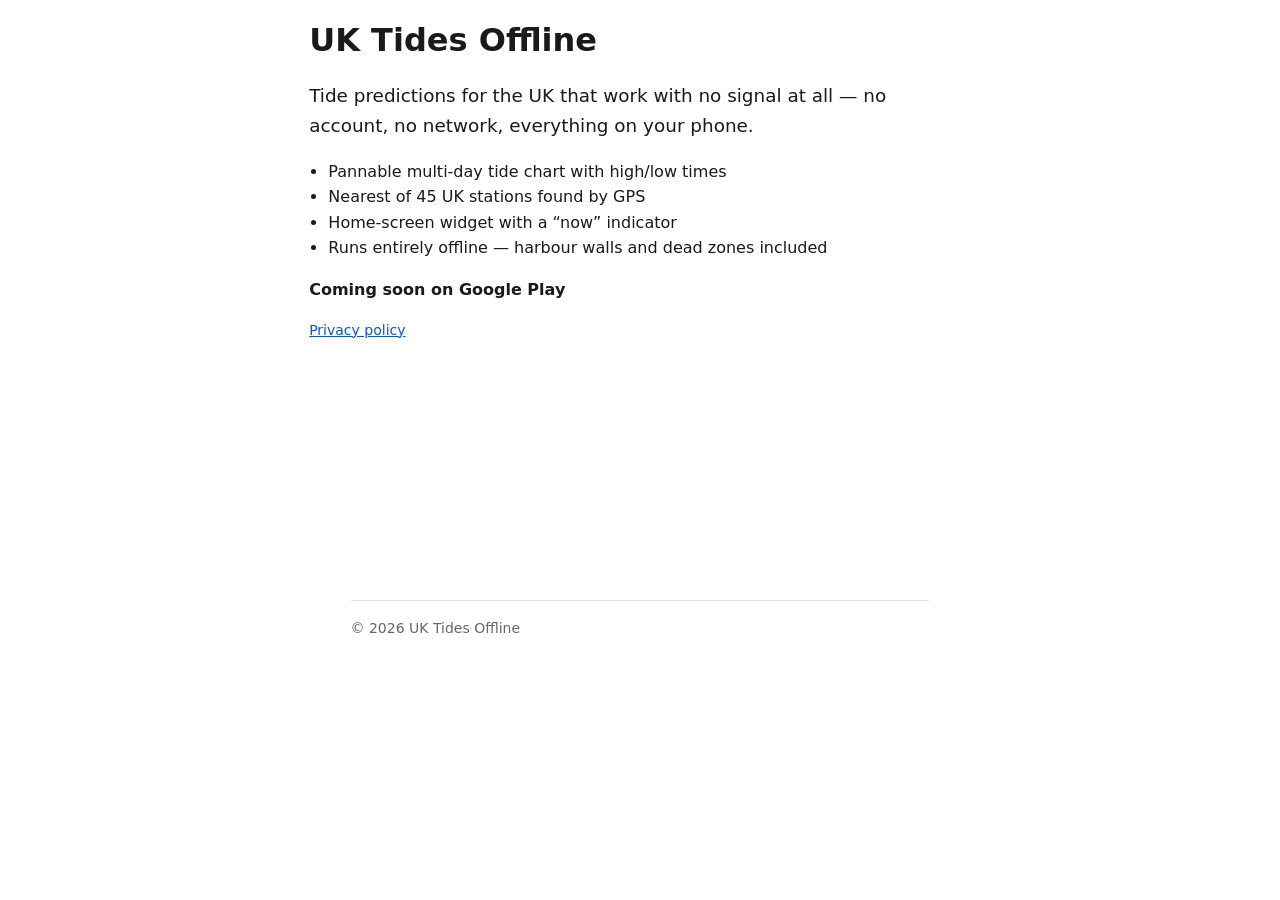
==== index.html @ 7eaba6e8 "Add Google Analytics (gtag.js) to all pages - Shared assets/analytics.js holds the measurement ID (s" ====
<!DOCTYPE html>
<html lang="en">
<head>
    <meta charset="utf-8">
    <meta name="viewport" content="width=device-width, initial-scale=1">
    <title>UK Tides Offline</title>
    <meta name="description" content="Offline tide predictions for the UK. Multi-day charts, nearest station by GPS, home-screen widget. No account, no network.">
    <link rel="icon" href="data:,">
    <link rel="stylesheet" href="style.css">
    <script async src="assets/analytics.js"></script>
</head>
<body>
    <main class="container">
        <h1>UK Tides Offline</h1>
        <p class="tagline">
            Tide predictions for the UK that work with no signal at all —
            no account, no network, everything on your phone.
        </p>
        <ul class="features">
            <li>Pannable multi-day tide chart with high/low times</li>
            <li>Nearest of 45 UK stations found by GPS</li>
            <li>Home-screen widget with a &ldquo;now&rdquo; indicator</li>
            <li>Runs entirely offline — harbour walls and dead zones included</li>
        </ul>
        <p class="coming-soon">Coming soon on Google&nbsp;Play</p>
        <p class="muted small"><a href="privacy.html">Privacy policy</a></p>
    </main>
    <footer class="container">
        <span>&copy; 2026 UK Tides Offline</span>
    </footer>
</body>
</html>
---- style.css ----
:root {
    --text: #1a1a1a;
    --muted: #666;
    --link: #0b57d0;
    --border: #e0e0e0;
    --todo-bg: #fff7e0;
    --todo-text: #7a5c00;
}

@media (prefers-color-scheme: dark) {
    :root {
        --text: #e6e6e6;
        --muted: #999;
        --link: #8ab4f8;
        --border: #333;
        --todo-bg: #3a3000;
        --todo-text: #ffd966;
    }
}

* {
    box-sizing: border-box;
}

body {
    margin: 0;
    font-family: system-ui, -apple-system, "Segoe UI", Roboto, sans-serif;
    color: var(--text);
    line-height: 1.6;
    display: flex;
    flex-direction: column;
    min-height: 100vh;
}

.container {
    width: min(65ch, 100% - 2.5rem);
    margin-inline: auto;
    flex: 1;
}

h1 {
    font-size: 2rem;
    line-height: 1.2;
}

.tagline {
    font-size: 1.15rem;
}

.features {
    padding-left: 1.2rem;
}

.coming-soon {
    font-weight: 600;
}

.prose h2 {
    margin-top: 2rem;
    font-size: 1.2rem;
}

a {
    color: var(--link);
}

.muted {
    color: var(--muted);
}

.small {
    font-size: 0.875rem;
}

.todo {
    background: var(--todo-bg);
    color: var(--todo-text);
    padding: 0.6rem 0.9rem;
    border-radius: 6px;
}

footer {
    border-top: 1px solid var(--border);
    padding: 1rem 0;
    color: var(--muted);
    font-size: 0.875rem;
}
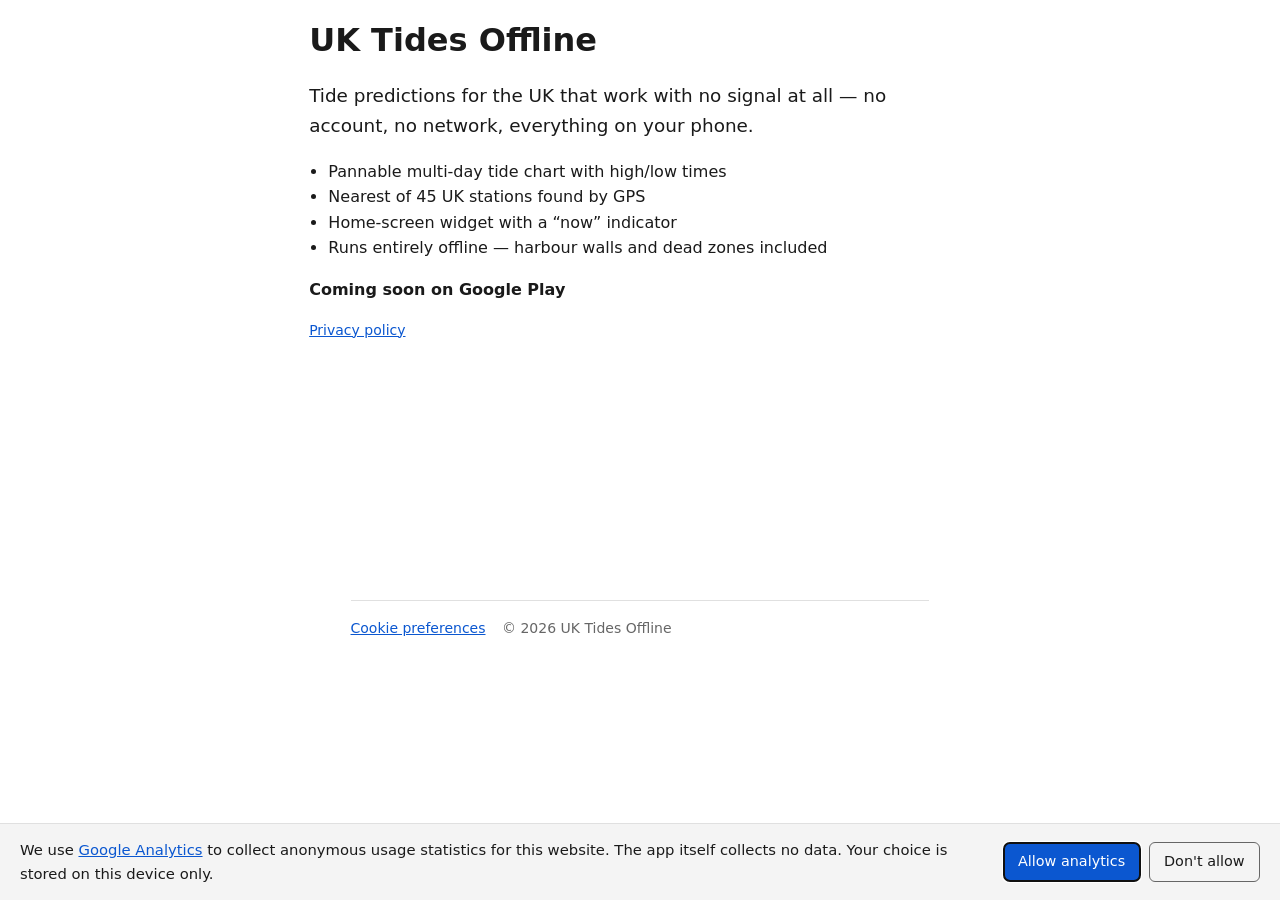
==== commit a269cc42: "Add cookie consent gate before loading Google Analytics - analytics.js is no longer loaded by defaul" ====
--- a/index.html
+++ b/index.html
@@ -7,7 +7,7 @@
     <meta name="description" content="Offline tide predictions for the UK. Multi-day charts, nearest station by GPS, home-screen widget. No account, no network.">
     <link rel="icon" href="data:,">
     <link rel="stylesheet" href="style.css">
-    <script async src="assets/analytics.js"></script>
+    <script defer src="assets/consent.js"></script>
 </head>
 <body>
     <main class="container">
--- a/style.css
+++ b/style.css
@@ -5,6 +5,9 @@
     --border: #e0e0e0;
     --todo-bg: #fff7e0;
     --todo-text: #7a5c00;
+    --banner-bg: #f4f4f4;
+    --btn-bg: #0b57d0;
+    --btn-text: #ffffff;
 }
 
 @media (prefers-color-scheme: dark) {
@@ -15,6 +18,9 @@
         --border: #333;
         --todo-bg: #3a3000;
         --todo-text: #ffd966;
+        --banner-bg: #141414;
+        --btn-bg: #8ab4f8;
+        --btn-text: #111111;
     }
 }
 
@@ -85,3 +91,50 @@
     color: var(--muted);
     font-size: 0.875rem;
 }
+
+.cookie-prefs {
+    margin-right: 0.75rem;
+}
+
+#consent-banner {
+    position: fixed;
+    left: 0;
+    right: 0;
+    bottom: 0;
+    z-index: 10;
+    display: flex;
+    flex-wrap: wrap;
+    align-items: center;
+    gap: 0.5rem 1rem;
+    background: var(--banner-bg);
+    border-top: 1px solid var(--border);
+    padding: 0.9rem 1.25rem calc(0.9rem + env(safe-area-inset-bottom));
+    font-size: 0.925rem;
+}
+
+#consent-banner p {
+    margin: 0;
+    flex: 1 1 20rem;
+}
+
+#consent-banner .actions {
+    display: flex;
+    gap: 0.5rem;
+}
+
+#consent-banner button {
+    font: inherit;
+    font-size: 0.9rem;
+    padding: 0.45rem 0.9rem;
+    border-radius: 6px;
+    cursor: pointer;
+    border: 1px solid var(--btn-bg);
+    background: var(--btn-bg);
+    color: var(--btn-text);
+}
+
+#consent-banner button.secondary {
+    background: transparent;
+    border-color: var(--muted);
+    color: var(--text);
+}
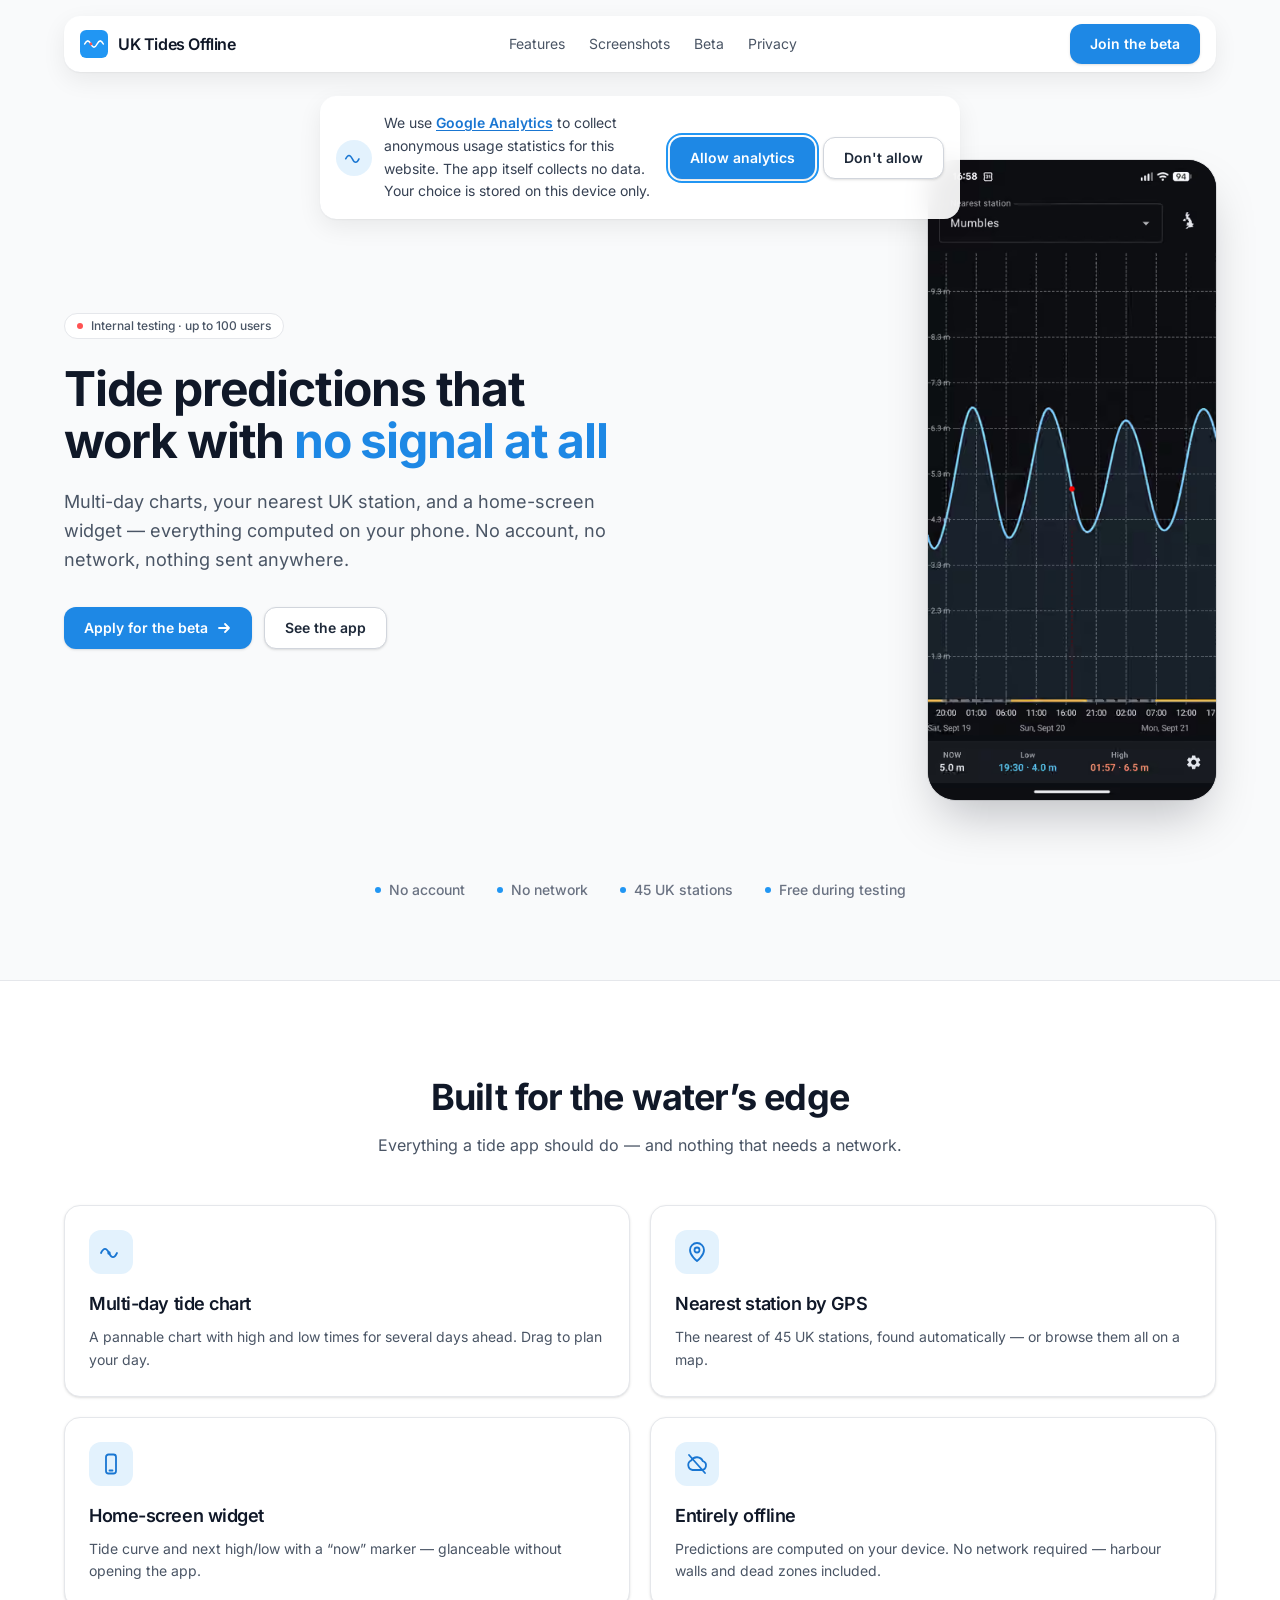
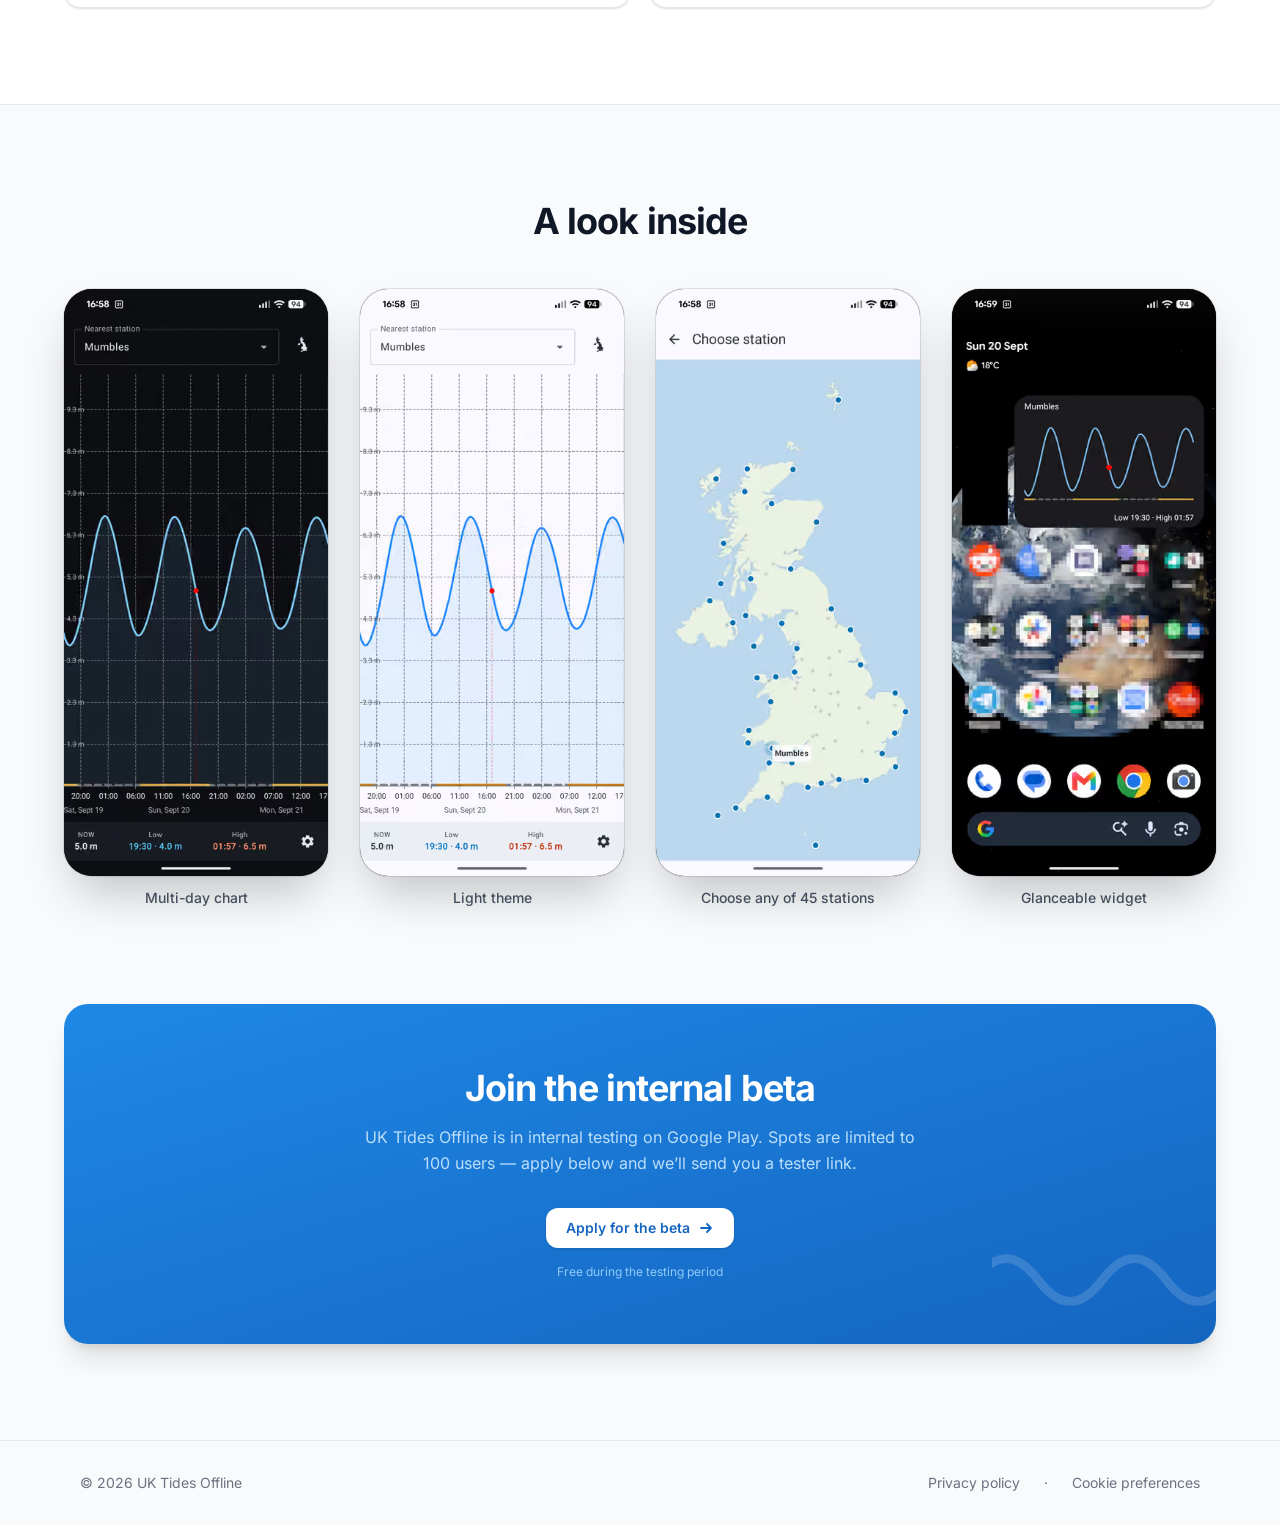
==== commit 5a7ca233: "Redesign: Tailwind v4 (self-hosted), screenshots, favicons, beta CTA - Tailwind v4 standalone CLI; c" ====
--- a/index.html
+++ b/index.html
@@ -3,30 +3,245 @@
 <head>
     <meta charset="utf-8">
     <meta name="viewport" content="width=device-width, initial-scale=1">
-    <title>UK Tides Offline</title>
+    <title>UK Tides Offline — tide predictions that work with no signal</title>
     <meta name="description" content="Offline tide predictions for the UK. Multi-day charts, nearest station by GPS, home-screen widget. No account, no network.">
-    <link rel="icon" href="data:,">
+    <meta property="og:title" content="UK Tides Offline">
+    <meta property="og:description" content="Tide predictions for the UK that work with no signal at all — no account, no network.">
+    <meta property="og:type" content="website">
+    <meta property="og:url" content="https://tidesapp.co.uk/">
+    <meta property="og:image" content="https://tidesapp.co.uk/assets/screenshots/chart-dark-720.webp">
+    <meta name="theme-color" content="#f9fafb" media="(prefers-color-scheme: light)">
+    <meta name="theme-color" content="#030712" media="(prefers-color-scheme: dark)">
+    <link rel="icon" type="image/svg+xml" href="assets/favicon/favicon.svg">
+    <link rel="icon" href="assets/favicon/favicon.ico">
+    <link rel="apple-touch-icon" sizes="180x180" href="assets/favicon/apple-touch-icon.png">
+    <link rel="manifest" href="site.webmanifest">
     <link rel="stylesheet" href="style.css">
     <script defer src="assets/consent.js"></script>
 </head>
 <body>
-    <main class="container">
-        <h1>UK Tides Offline</h1>
-        <p class="tagline">
-            Tide predictions for the UK that work with no signal at all —
-            no account, no network, everything on your phone.
-        </p>
-        <ul class="features">
-            <li>Pannable multi-day tide chart with high/low times</li>
-            <li>Nearest of 45 UK stations found by GPS</li>
-            <li>Home-screen widget with a &ldquo;now&rdquo; indicator</li>
-            <li>Runs entirely offline — harbour walls and dead zones included</li>
-        </ul>
-        <p class="coming-soon">Coming soon on Google&nbsp;Play</p>
-        <p class="muted small"><a href="privacy.html">Privacy policy</a></p>
+    <!-- Site header -->
+    <header class="fixed top-2 md:top-4 z-40 w-full px-3">
+        <div class="max-w-6xl mx-auto">
+            <div class="glass-card h-14 flex items-center justify-between gap-3 px-4">
+                <a href="/" class="flex items-center gap-2.5 min-w-0" aria-label="UK Tides Offline — home">
+                    <svg class="size-7 shrink-0" viewBox="0 0 108 108" aria-hidden="true">
+                        <rect width="108" height="108" rx="24" fill="#2196F3"/>
+                        <path d="M18,54 C26,38 34,38 42,54 C50,70 58,70 66,54 C74,38 82,38 90,54" fill="none" stroke="#FFFFFF" stroke-width="6" stroke-linecap="round"/>
+                        <circle cx="42" cy="54" r="5.5" fill="#FF5252"/>
+                    </svg>
+                    <span class="font-semibold tracking-tight truncate">UK Tides Offline</span>
+                </a>
+                <nav class="hidden md:block" aria-label="Main">
+                    <ul class="flex items-center gap-6 text-sm text-gray-600 dark:text-gray-300">
+                        <li><a class="transition hover:text-gray-950 dark:hover:text-white" href="#features">Features</a></li>
+                        <li><a class="transition hover:text-gray-950 dark:hover:text-white" href="#screenshots">Screenshots</a></li>
+                        <li><a class="transition hover:text-gray-950 dark:hover:text-white" href="#beta">Beta</a></li>
+                        <li><a class="transition hover:text-gray-950 dark:hover:text-white" href="privacy">Privacy</a></li>
+                    </ul>
+                </nav>
+                <a class="btn btn-primary shrink-0" href="https://forms.gle/kTfjTmrAgcGXGwMX6" target="_blank" rel="noopener">Join the beta</a>
+            </div>
+        </div>
+    </header>
+
+    <main>
+        <!-- Hero -->
+        <section class="px-4 pt-32 md:pt-40 pb-14 md:pb-20">
+            <div class="max-w-6xl mx-auto grid md:grid-cols-2 gap-12 lg:gap-8 items-center">
+                <div class="max-w-xl">
+                    <p class="inline-flex items-center gap-2 rounded-full border border-gray-200 dark:border-gray-800 bg-white dark:bg-gray-900 px-3 py-1 text-xs font-medium text-gray-600 dark:text-gray-300">
+                        <span class="size-1.5 rounded-full bg-now"></span>
+                        Internal testing &middot; up to 100 users
+                    </p>
+                    <h1 class="mt-6 text-4xl sm:text-5xl font-bold tracking-tight leading-[1.08] text-balance">
+                        Tide predictions that work with
+                        <span class="text-tide-600 dark:text-tide-400">no signal at all</span>
+                    </h1>
+                    <p class="mt-5 text-lg leading-relaxed text-gray-600 dark:text-gray-300">
+                        Multi-day charts, your nearest UK station, and a home-screen
+                        widget &mdash; everything computed on your phone. No account,
+                        no network, nothing sent anywhere.
+                    </p>
+                    <div class="mt-8 flex flex-col sm:flex-row gap-3">
+                        <a class="btn btn-primary" href="https://forms.gle/kTfjTmrAgcGXGwMX6" target="_blank" rel="noopener">
+                            Apply for the beta
+                            <svg class="size-4" viewBox="0 0 16 16" fill="none" aria-hidden="true">
+                                <path d="M3 8h10m0 0L9 4m4 4-4 4" stroke="currentColor" stroke-width="1.8" stroke-linecap="round" stroke-linejoin="round"/>
+                            </svg>
+                        </a>
+                        <a class="btn btn-ghost" href="#screenshots">See the app</a>
+                    </div>
+                </div>
+                <div class="flex justify-center md:justify-end">
+                    <div class="phone-frame w-60 sm:w-64 md:w-72">
+                        <picture>
+                            <source type="image/avif" srcset="assets/screenshots/chart-dark-360.avif 360w, assets/screenshots/chart-dark-720.avif 720w, assets/screenshots/chart-dark-1080.avif 1080w" sizes="(min-width: 768px) 288px, 256px">
+                            <source type="image/webp" srcset="assets/screenshots/chart-dark-360.webp 360w, assets/screenshots/chart-dark-720.webp 720w, assets/screenshots/chart-dark-1080.webp 1080w" sizes="(min-width: 768px) 288px, 256px">
+                            <img src="assets/screenshots/chart-dark-720.webp" width="1080" height="2400" alt="Tide chart showing several days of high and low water at Mumbles" fetchpriority="high">
+                        </picture>
+                    </div>
+                </div>
+            </div>
+        </section>
+
+        <!-- Trust strip -->
+        <section class="px-4 pb-14 md:pb-20" aria-label="Key facts">
+            <ul class="mx-auto flex max-w-4xl flex-wrap items-center justify-center gap-x-8 gap-y-3 text-sm font-medium text-gray-500 dark:text-gray-400">
+                <li class="flex items-center gap-2"><span class="size-1.5 rounded-full bg-tide-500"></span>No account</li>
+                <li class="flex items-center gap-2"><span class="size-1.5 rounded-full bg-tide-500"></span>No network</li>
+                <li class="flex items-center gap-2"><span class="size-1.5 rounded-full bg-tide-500"></span>45 UK stations</li>
+                <li class="flex items-center gap-2"><span class="size-1.5 rounded-full bg-tide-500"></span>Free during testing</li>
+            </ul>
+        </section>
+
+        <!-- Features -->
+        <section id="features" class="scroll-mt-24 border-y border-gray-200 dark:border-gray-800 bg-white dark:bg-gray-900/50 px-4 py-16 md:py-24">
+            <div class="max-w-6xl mx-auto">
+                <h2 class="text-center text-3xl md:text-4xl font-bold tracking-tight">Built for the water&rsquo;s edge</h2>
+                <p class="mx-auto mt-4 max-w-xl text-center text-gray-600 dark:text-gray-300">
+                    Everything a tide app should do &mdash; and nothing that needs a
+                    network.
+                </p>
+                <div class="mt-12 grid gap-5 sm:grid-cols-2">
+                    <div class="feature-card">
+                        <span class="feature-icon">
+                            <svg class="size-6" viewBox="0 0 24 24" fill="none" aria-hidden="true">
+                                <path d="M2 13c2.7-5.5 5.3-5.5 8 0s5.3 5.5 8 0" stroke="currentColor" stroke-width="1.8" stroke-linecap="round"/>
+                                <circle cx="10" cy="13" r="1.7" fill="currentColor"/>
+                            </svg>
+                        </span>
+                        <h3 class="text-lg font-semibold tracking-tight">Multi-day tide chart</h3>
+                        <p class="mt-2 text-sm leading-relaxed text-gray-600 dark:text-gray-300">
+                            A pannable chart with high and low times for several days
+                            ahead. Drag to plan your day.
+                        </p>
+                    </div>
+                    <div class="feature-card">
+                        <span class="feature-icon">
+                            <svg class="size-6" viewBox="0 0 24 24" fill="none" aria-hidden="true">
+                                <path d="M12 21s-7-5.1-7-11a7 7 0 1114 0c0 5.9-7 11-7 11z" stroke="currentColor" stroke-width="1.8" stroke-linejoin="round"/>
+                                <circle cx="12" cy="10" r="2.5" stroke="currentColor" stroke-width="1.8"/>
+                            </svg>
+                        </span>
+                        <h3 class="text-lg font-semibold tracking-tight">Nearest station by GPS</h3>
+                        <p class="mt-2 text-sm leading-relaxed text-gray-600 dark:text-gray-300">
+                            The nearest of 45 UK stations, found automatically &mdash;
+                            or browse them all on a map.
+                        </p>
+                    </div>
+                    <div class="feature-card">
+                        <span class="feature-icon">
+                            <svg class="size-6" viewBox="0 0 24 24" fill="none" aria-hidden="true">
+                                <rect x="7" y="2.5" width="10" height="19" rx="2.5" stroke="currentColor" stroke-width="1.8"/>
+                                <path d="M10.5 18.5h3" stroke="currentColor" stroke-width="1.8" stroke-linecap="round"/>
+                            </svg>
+                        </span>
+                        <h3 class="text-lg font-semibold tracking-tight">Home-screen widget</h3>
+                        <p class="mt-2 text-sm leading-relaxed text-gray-600 dark:text-gray-300">
+                            Tide curve and next high/low with a &ldquo;now&rdquo;
+                            marker &mdash; glanceable without opening the app.
+                        </p>
+                    </div>
+                    <div class="feature-card">
+                        <span class="feature-icon">
+                            <svg class="size-6" viewBox="0 0 24 24" fill="none" aria-hidden="true">
+                                <path d="M7.5 18h9a4.5 4.5 0 001.3-8.8A6.5 6.5 0 006.2 8.5 5 5 0 007.5 18z" stroke="currentColor" stroke-width="1.8" stroke-linejoin="round"/>
+                                <path d="M4 3l16 18" stroke="currentColor" stroke-width="1.8" stroke-linecap="round"/>
+                            </svg>
+                        </span>
+                        <h3 class="text-lg font-semibold tracking-tight">Entirely offline</h3>
+                        <p class="mt-2 text-sm leading-relaxed text-gray-600 dark:text-gray-300">
+                            Predictions are computed on your device. No network
+                            required &mdash; harbour walls and dead zones included.
+                        </p>
+                    </div>
+                </div>
+            </div>
+        </section>
+
+        <!-- Screenshots -->
+        <section id="screenshots" class="scroll-mt-24 px-4 py-16 md:py-24">
+            <div class="max-w-6xl mx-auto">
+                <h2 class="text-center text-3xl md:text-4xl font-bold tracking-tight">A look inside</h2>
+                <div class="mt-12 grid grid-cols-2 lg:grid-cols-4 gap-6 md:gap-8 justify-items-center">
+                    <figure class="w-full">
+                        <div class="phone-frame">
+                            <picture>
+                                <source type="image/avif" srcset="assets/screenshots/chart-dark-360.avif 360w, assets/screenshots/chart-dark-720.avif 720w, assets/screenshots/chart-dark-1080.avif 1080w" sizes="(min-width: 1024px) 270px, 50vw">
+                                <source type="image/webp" srcset="assets/screenshots/chart-dark-360.webp 360w, assets/screenshots/chart-dark-720.webp 720w, assets/screenshots/chart-dark-1080.webp 1080w" sizes="(min-width: 1024px) 270px, 50vw">
+                                <img src="assets/screenshots/chart-dark-360.webp" width="1080" height="2400" loading="lazy" decoding="async" alt="Multi-day tide chart in dark theme">
+                            </picture>
+                        </div>
+                        <figcaption class="mt-3 text-center text-sm font-medium text-gray-600 dark:text-gray-300">Multi-day chart</figcaption>
+                    </figure>
+                    <figure class="w-full">
+                        <div class="phone-frame">
+                            <picture>
+                                <source type="image/avif" srcset="assets/screenshots/chart-light-360.avif 360w, assets/screenshots/chart-light-720.avif 720w, assets/screenshots/chart-light-1080.avif 1080w" sizes="(min-width: 1024px) 270px, 50vw">
+                                <source type="image/webp" srcset="assets/screenshots/chart-light-360.webp 360w, assets/screenshots/chart-light-720.webp 720w, assets/screenshots/chart-light-1080.webp 1080w" sizes="(min-width: 1024px) 270px, 50vw">
+                                <img src="assets/screenshots/chart-light-360.webp" width="1080" height="2400" loading="lazy" decoding="async" alt="The same multi-day tide chart in light theme">
+                            </picture>
+                        </div>
+                        <figcaption class="mt-3 text-center text-sm font-medium text-gray-600 dark:text-gray-300">Light theme</figcaption>
+                    </figure>
+                    <figure class="w-full">
+                        <div class="phone-frame">
+                            <picture>
+                                <source type="image/avif" srcset="assets/screenshots/map-360.avif 360w, assets/screenshots/map-720.avif 720w, assets/screenshots/map-1080.avif 1080w" sizes="(min-width: 1024px) 270px, 50vw">
+                                <source type="image/webp" srcset="assets/screenshots/map-360.webp 360w, assets/screenshots/map-720.webp 720w, assets/screenshots/map-1080.webp 1080w" sizes="(min-width: 1024px) 270px, 50vw">
+                                <img src="assets/screenshots/map-360.webp" width="1080" height="2400" loading="lazy" decoding="async" alt="Map of the United Kingdom showing all 45 tide stations">
+                            </picture>
+                        </div>
+                        <figcaption class="mt-3 text-center text-sm font-medium text-gray-600 dark:text-gray-300">Choose any of 45 stations</figcaption>
+                    </figure>
+                    <figure class="w-full">
+                        <div class="phone-frame">
+                            <picture>
+                                <source type="image/avif" srcset="assets/screenshots/widget-360.avif 360w, assets/screenshots/widget-720.avif 720w, assets/screenshots/widget-1080.avif 1080w" sizes="(min-width: 1024px) 270px, 50vw">
+                                <source type="image/webp" srcset="assets/screenshots/widget-360.webp 360w, assets/screenshots/widget-720.webp 720w, assets/screenshots/widget-1080.webp 1080w" sizes="(min-width: 1024px) 270px, 50vw">
+                                <img src="assets/screenshots/widget-360.webp" width="1080" height="2400" loading="lazy" decoding="async" alt="UK Tides Offline home-screen widget showing today's tide curve">
+                            </picture>
+                        </div>
+                        <figcaption class="mt-3 text-center text-sm font-medium text-gray-600 dark:text-gray-300">Glanceable widget</figcaption>
+                    </figure>
+                </div>
+            </div>
+        </section>
+
+        <!-- Beta CTA -->
+        <section id="beta" class="scroll-mt-24 px-4 pb-16 md:pb-24">
+            <div class="max-w-6xl mx-auto">
+                <div class="relative overflow-hidden rounded-3xl bg-gradient-to-br from-tide-600 to-tide-800 px-6 py-12 md:px-12 md:py-16 text-center text-white shadow-xl">
+                    <svg class="pointer-events-none absolute -bottom-8 -right-8 w-64 opacity-15" viewBox="0 0 144 108" aria-hidden="true">
+                        <path d="M-10,54 C2,38 14,38 26,54 C38,70 50,70 62,54 C74,38 86,38 98,54 C110,70 122,70 134,54 C146,38 158,38 170,54" fill="none" stroke="#FFFFFF" stroke-width="5" stroke-linecap="round"/>
+                    </svg>
+                    <h2 class="text-3xl md:text-4xl font-bold tracking-tight">Join the internal beta</h2>
+                    <p class="mx-auto mt-4 max-w-xl leading-relaxed text-tide-100">
+                        UK Tides Offline is in internal testing on Google Play. Spots
+                        are limited to 100 users &mdash; apply below and we&rsquo;ll
+                        send you a tester link.
+                    </p>
+                    <a class="btn btn-white mt-8" href="https://forms.gle/kTfjTmrAgcGXGwMX6" target="_blank" rel="noopener">
+                        Apply for the beta
+                        <svg class="size-4" viewBox="0 0 16 16" fill="none" aria-hidden="true">
+                            <path d="M3 8h10m0 0L9 4m4 4-4 4" stroke="currentColor" stroke-width="1.8" stroke-linecap="round" stroke-linejoin="round"/>
+                        </svg>
+                    </a>
+                    <p class="mt-4 text-xs text-tide-200">Free during the testing period</p>
+                </div>
+            </div>
+        </section>
     </main>
-    <footer class="container">
-        <span>&copy; 2026 UK Tides Offline</span>
+
+    <!-- Site footer -->
+    <footer class="border-t border-gray-200 dark:border-gray-800 py-8">
+        <div class="mx-auto flex max-w-6xl flex-col items-center justify-between gap-3 px-4 text-sm text-gray-500 dark:text-gray-400 sm:flex-row">
+            <p>&copy; 2026 UK Tides Offline</p>
+            <nav class="flex items-center gap-6" aria-label="Footer">
+                <a class="transition hover:text-gray-950 dark:hover:text-gray-200" href="privacy">Privacy policy</a>
+            </nav>
+        </div>
     </footer>
 </body>
 </html>
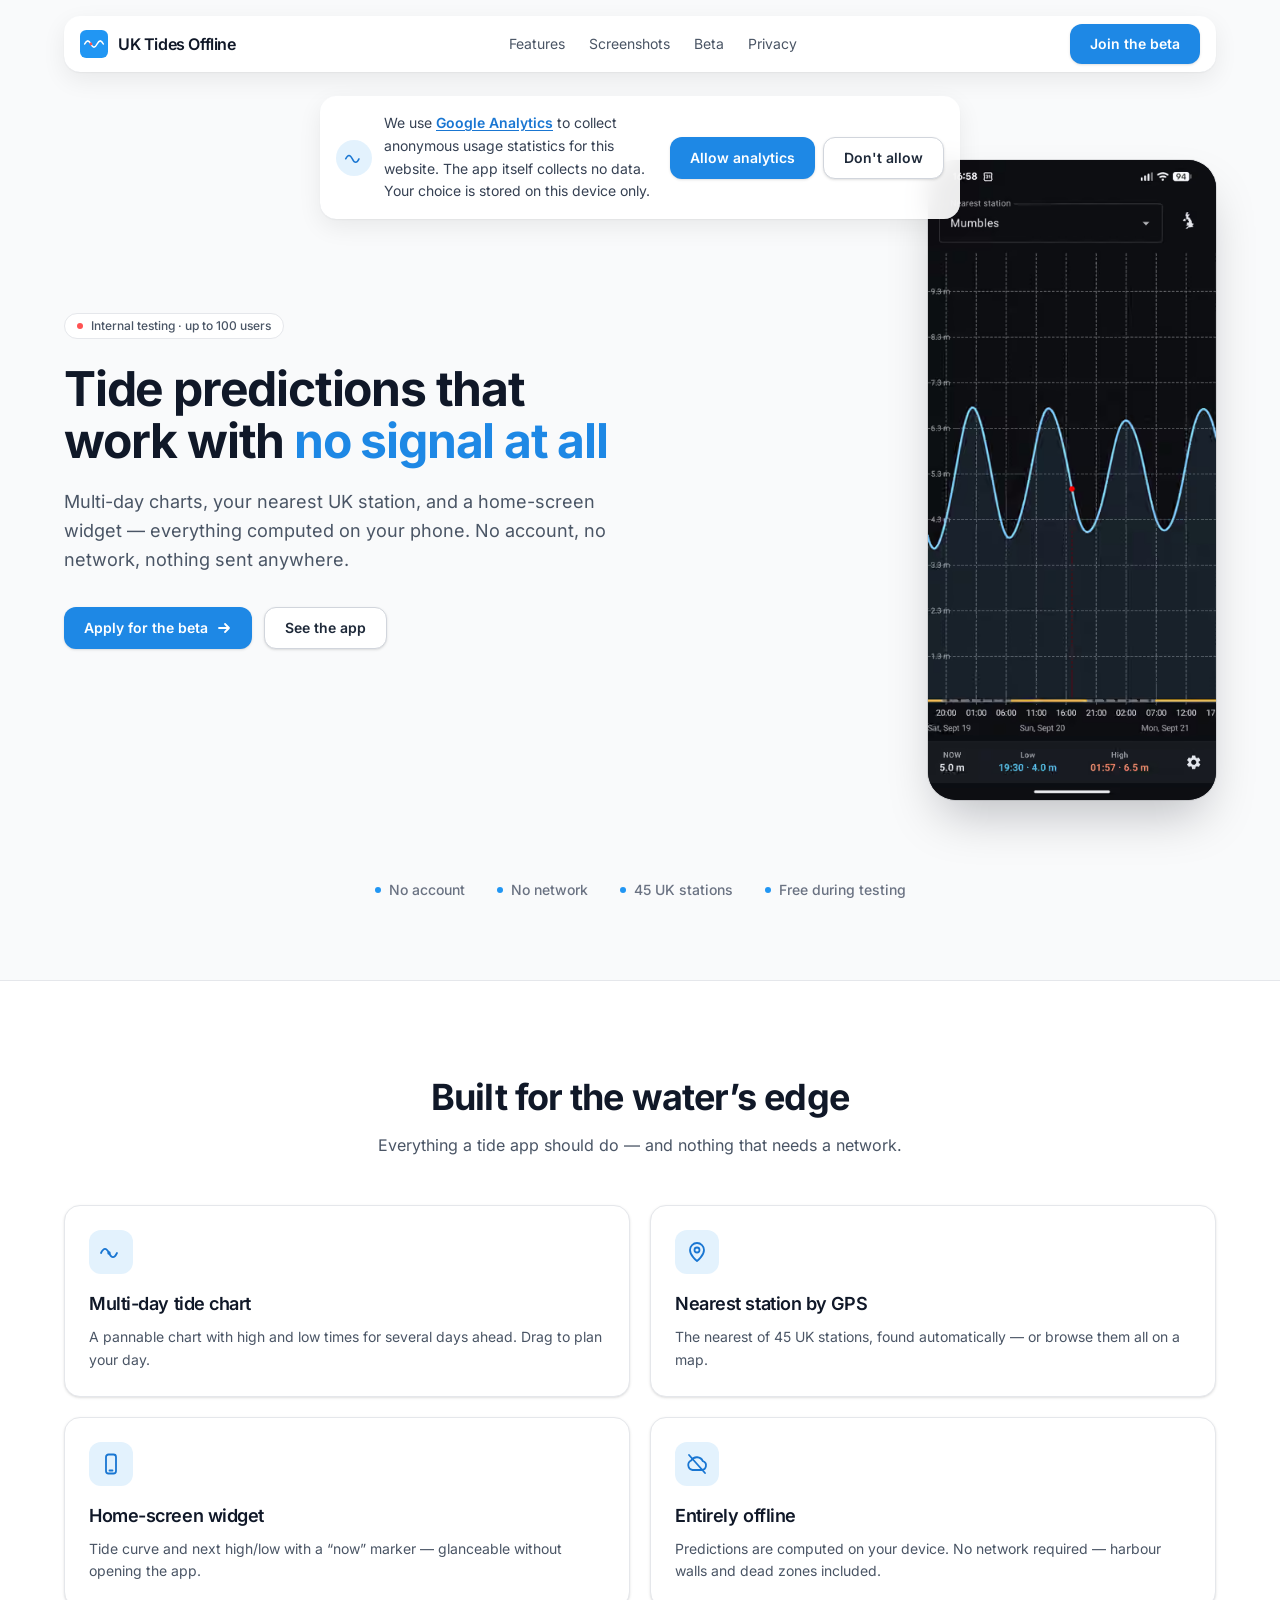
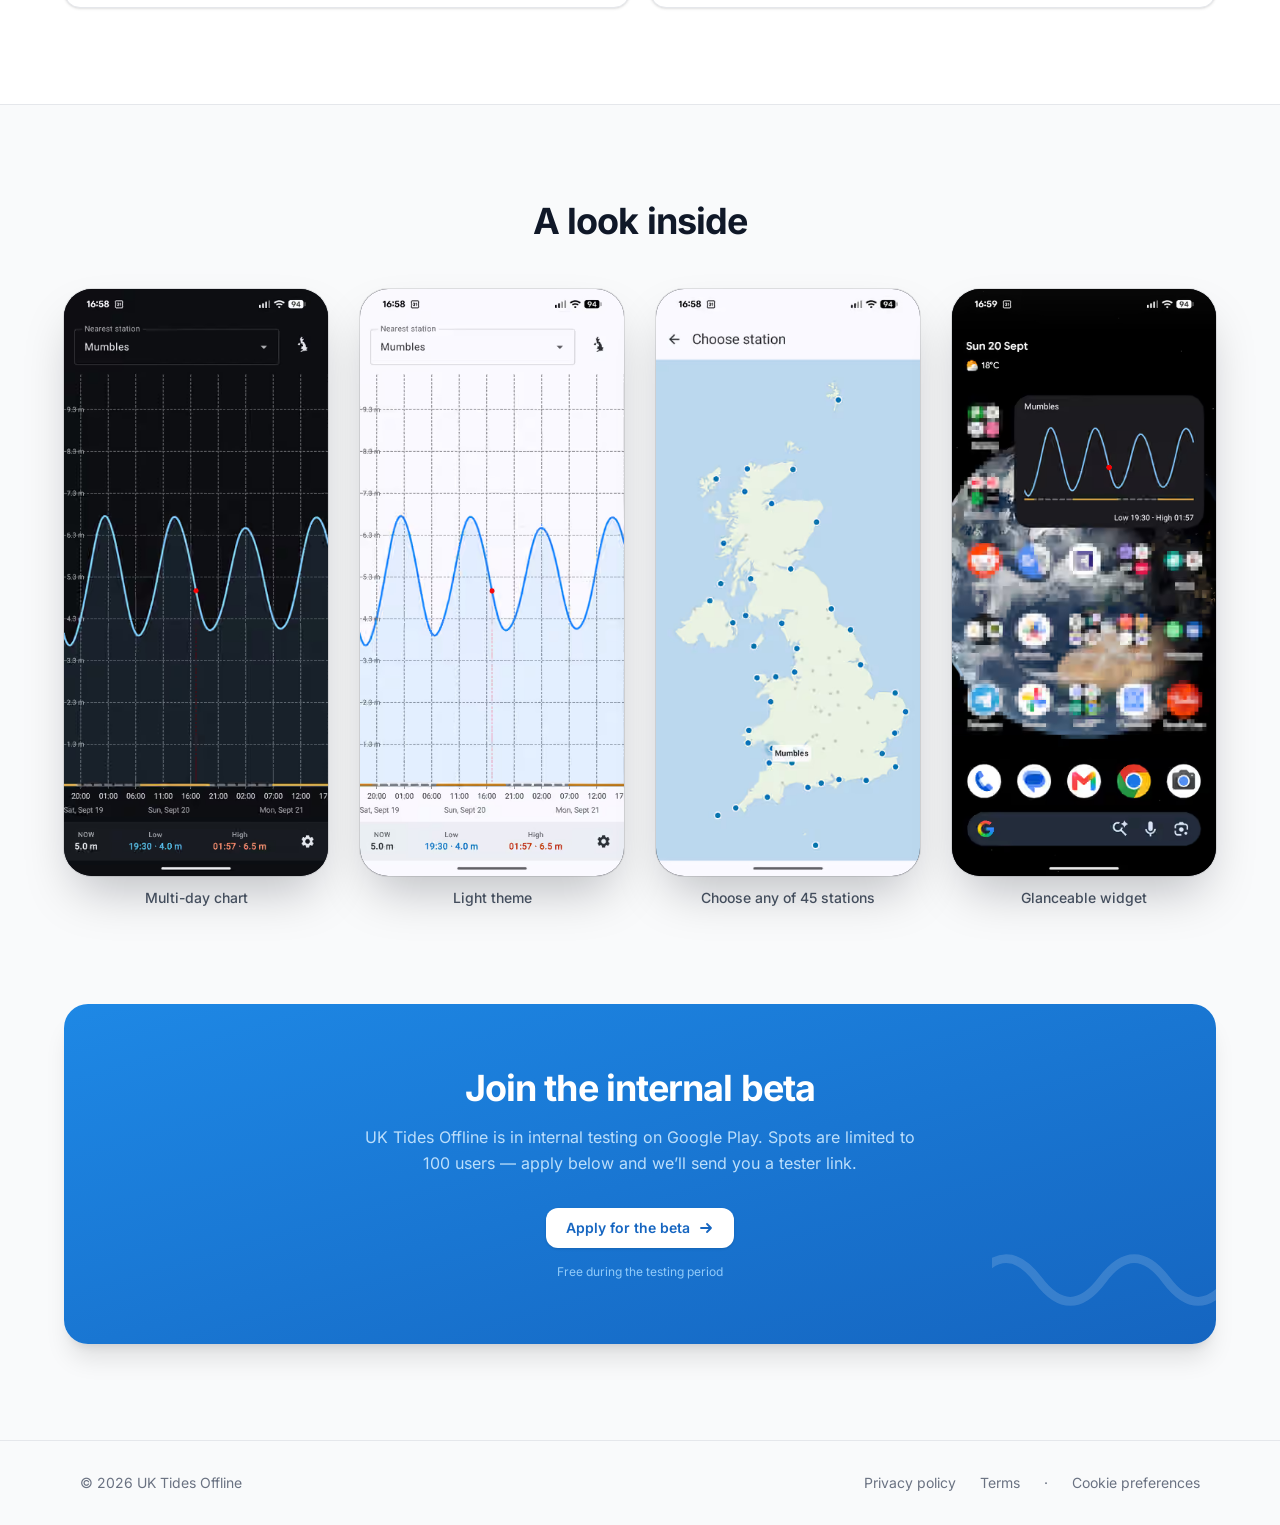
==== commit 5627b543: "Add Terms and Conditions page - /terms: accuracy & limitations of harmonic tide predictions,   not-f" ====
--- a/index.html
+++ b/index.html
@@ -240,6 +240,7 @@
             <p>&copy; 2026 UK Tides Offline</p>
             <nav class="flex items-center gap-6" aria-label="Footer">
                 <a class="transition hover:text-gray-950 dark:hover:text-gray-200" href="privacy">Privacy policy</a>
+                <a class="transition hover:text-gray-950 dark:hover:text-gray-200" href="terms">Terms</a>
             </nav>
         </div>
     </footer>
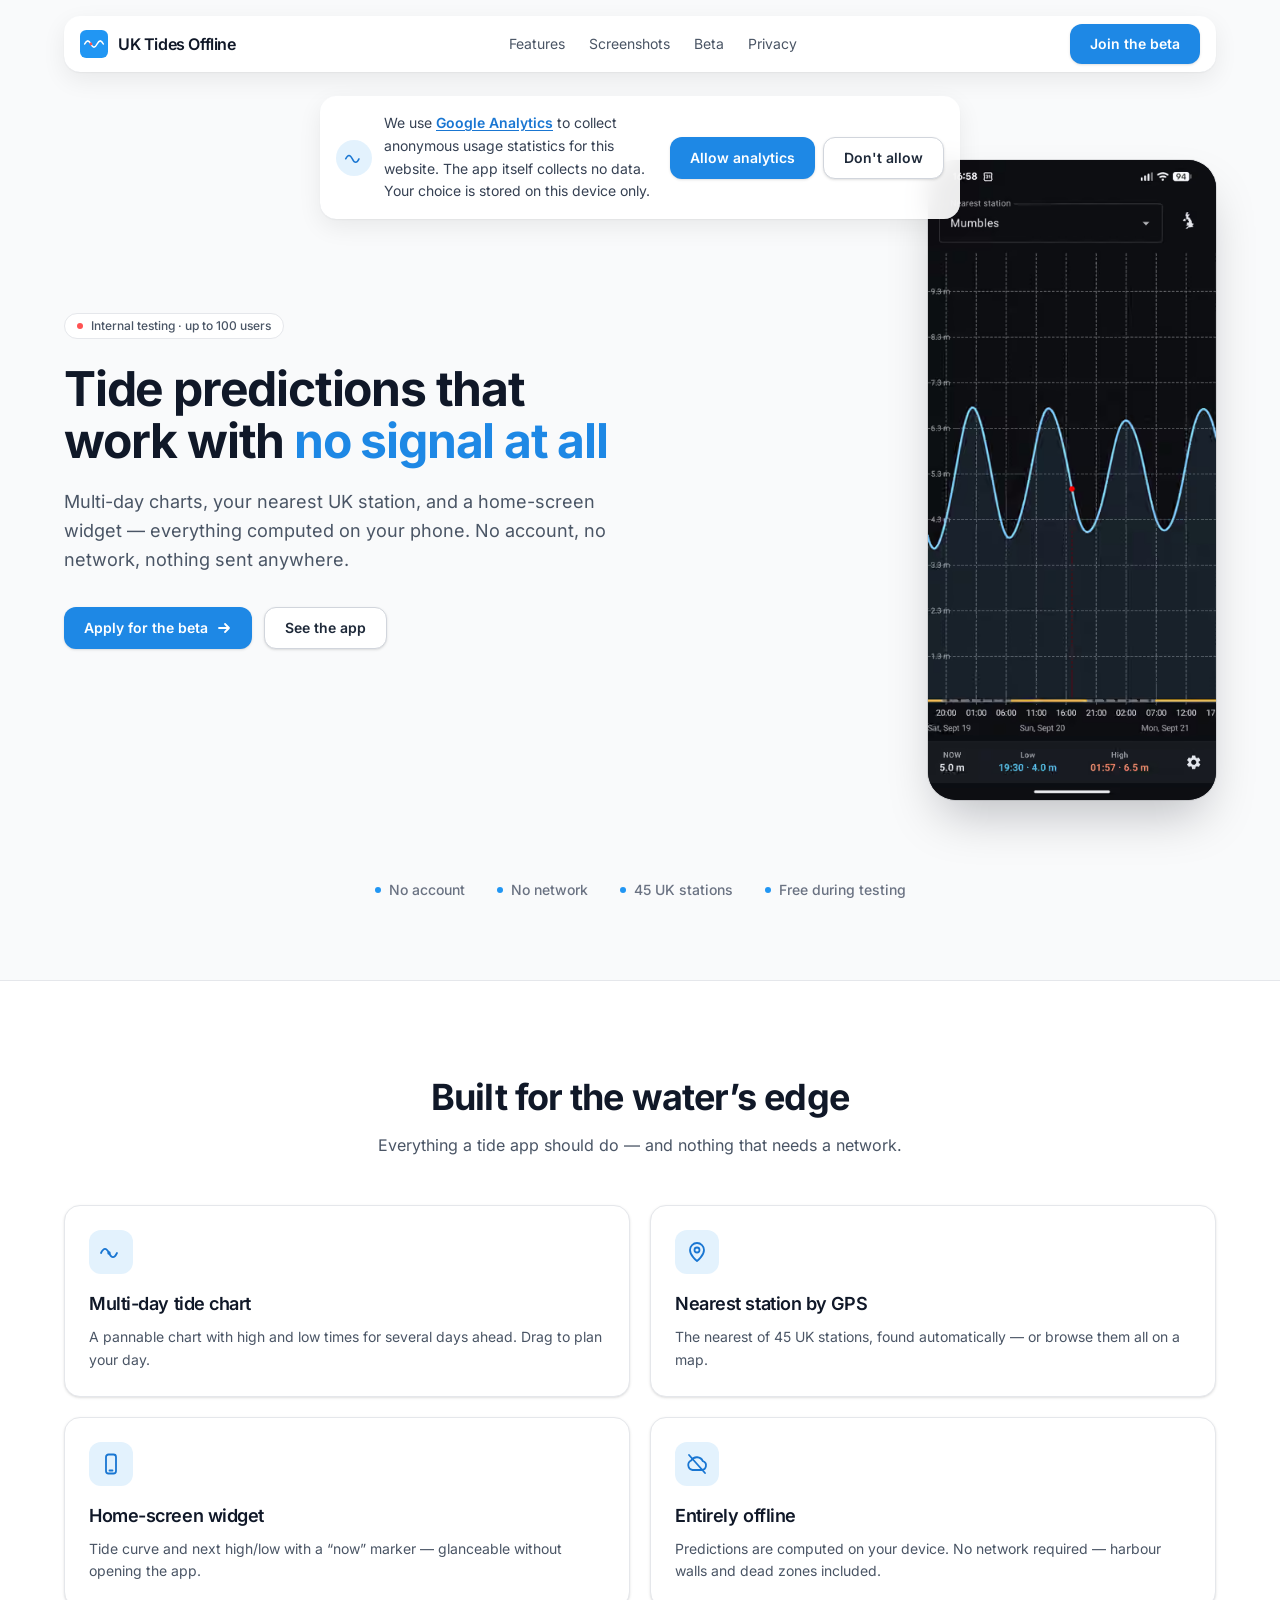
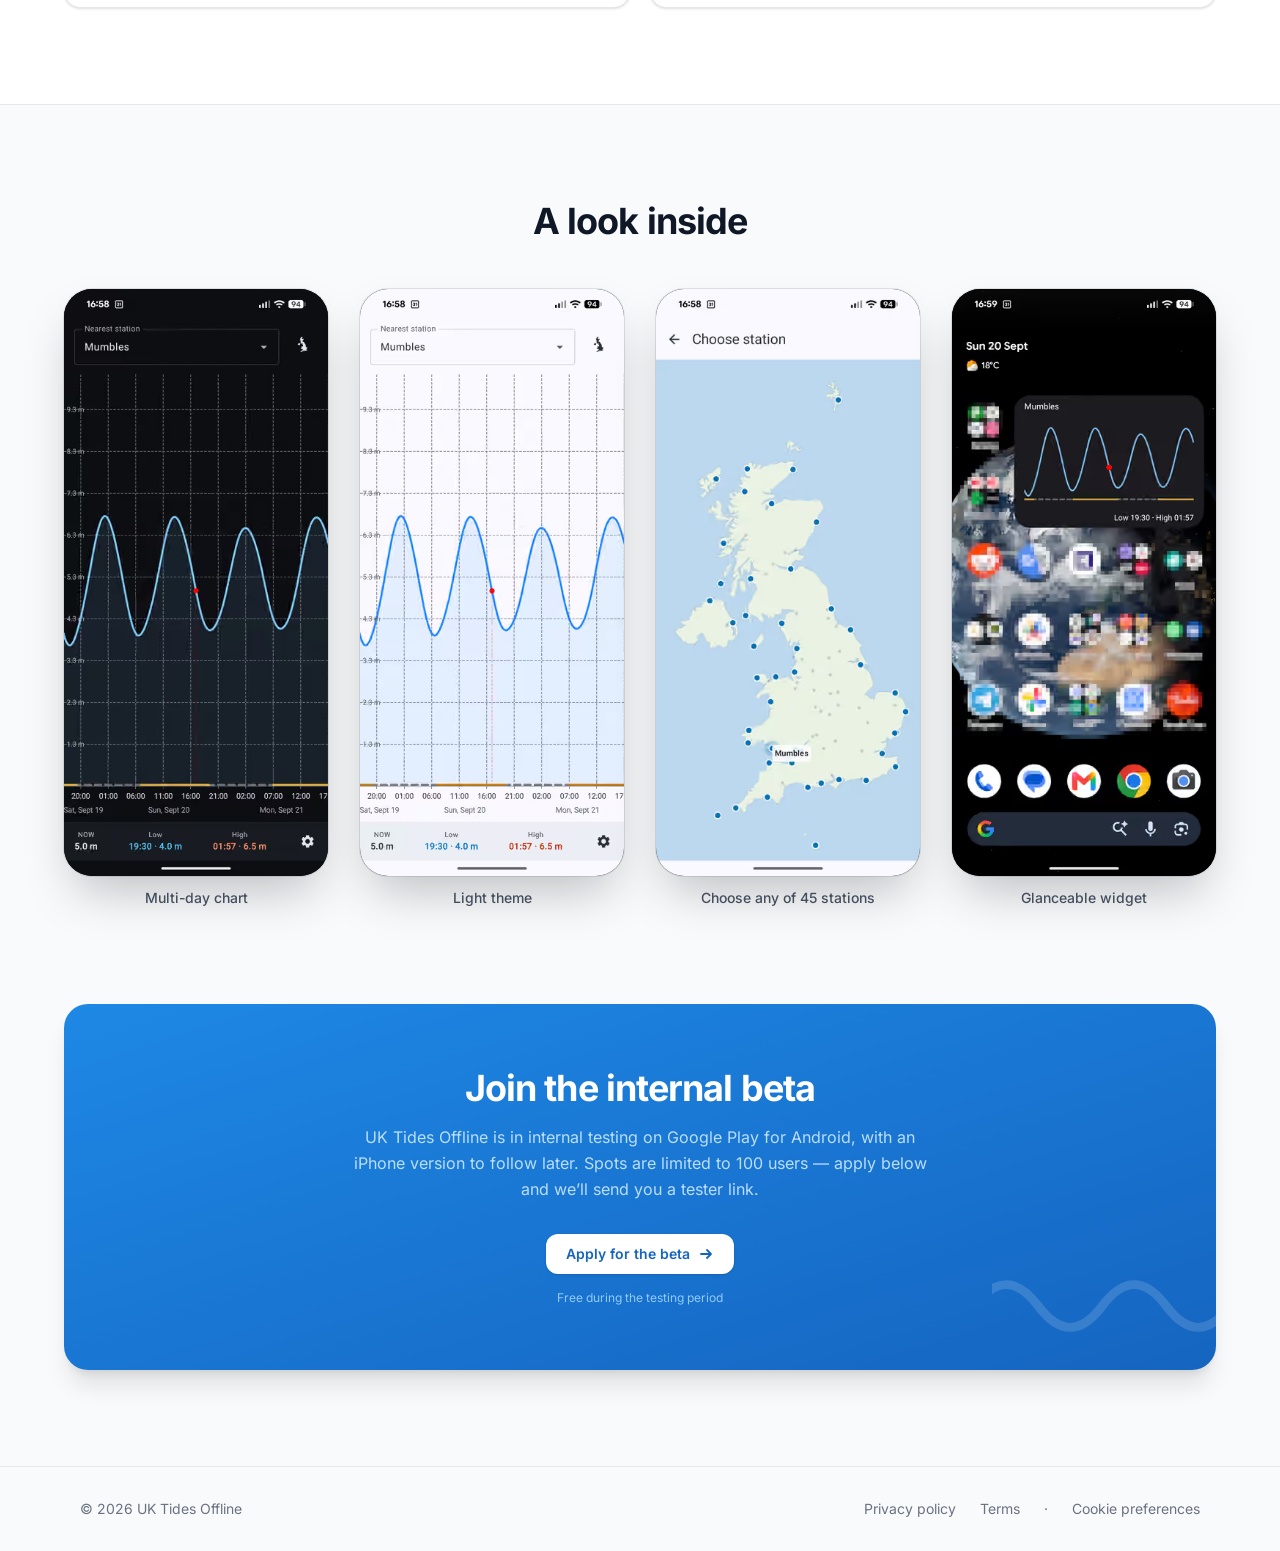
==== commit 83cd318e: "Beta section: clarify Android-only for now, iPhone version to follow" ====
--- a/index.html
+++ b/index.html
@@ -218,9 +218,10 @@
                     </svg>
                     <h2 class="text-3xl md:text-4xl font-bold tracking-tight">Join the internal beta</h2>
                     <p class="mx-auto mt-4 max-w-xl leading-relaxed text-tide-100">
-                        UK Tides Offline is in internal testing on Google Play. Spots
-                        are limited to 100 users &mdash; apply below and we&rsquo;ll
-                        send you a tester link.
+                        UK Tides Offline is in internal testing on Google Play for
+                        Android, with an iPhone version to follow later. Spots are
+                        limited to 100 users &mdash; apply below and we&rsquo;ll send
+                        you a tester link.
                     </p>
                     <a class="btn btn-white mt-8" href="https://forms.gle/kTfjTmrAgcGXGwMX6" target="_blank" rel="noopener">
                         Apply for the beta
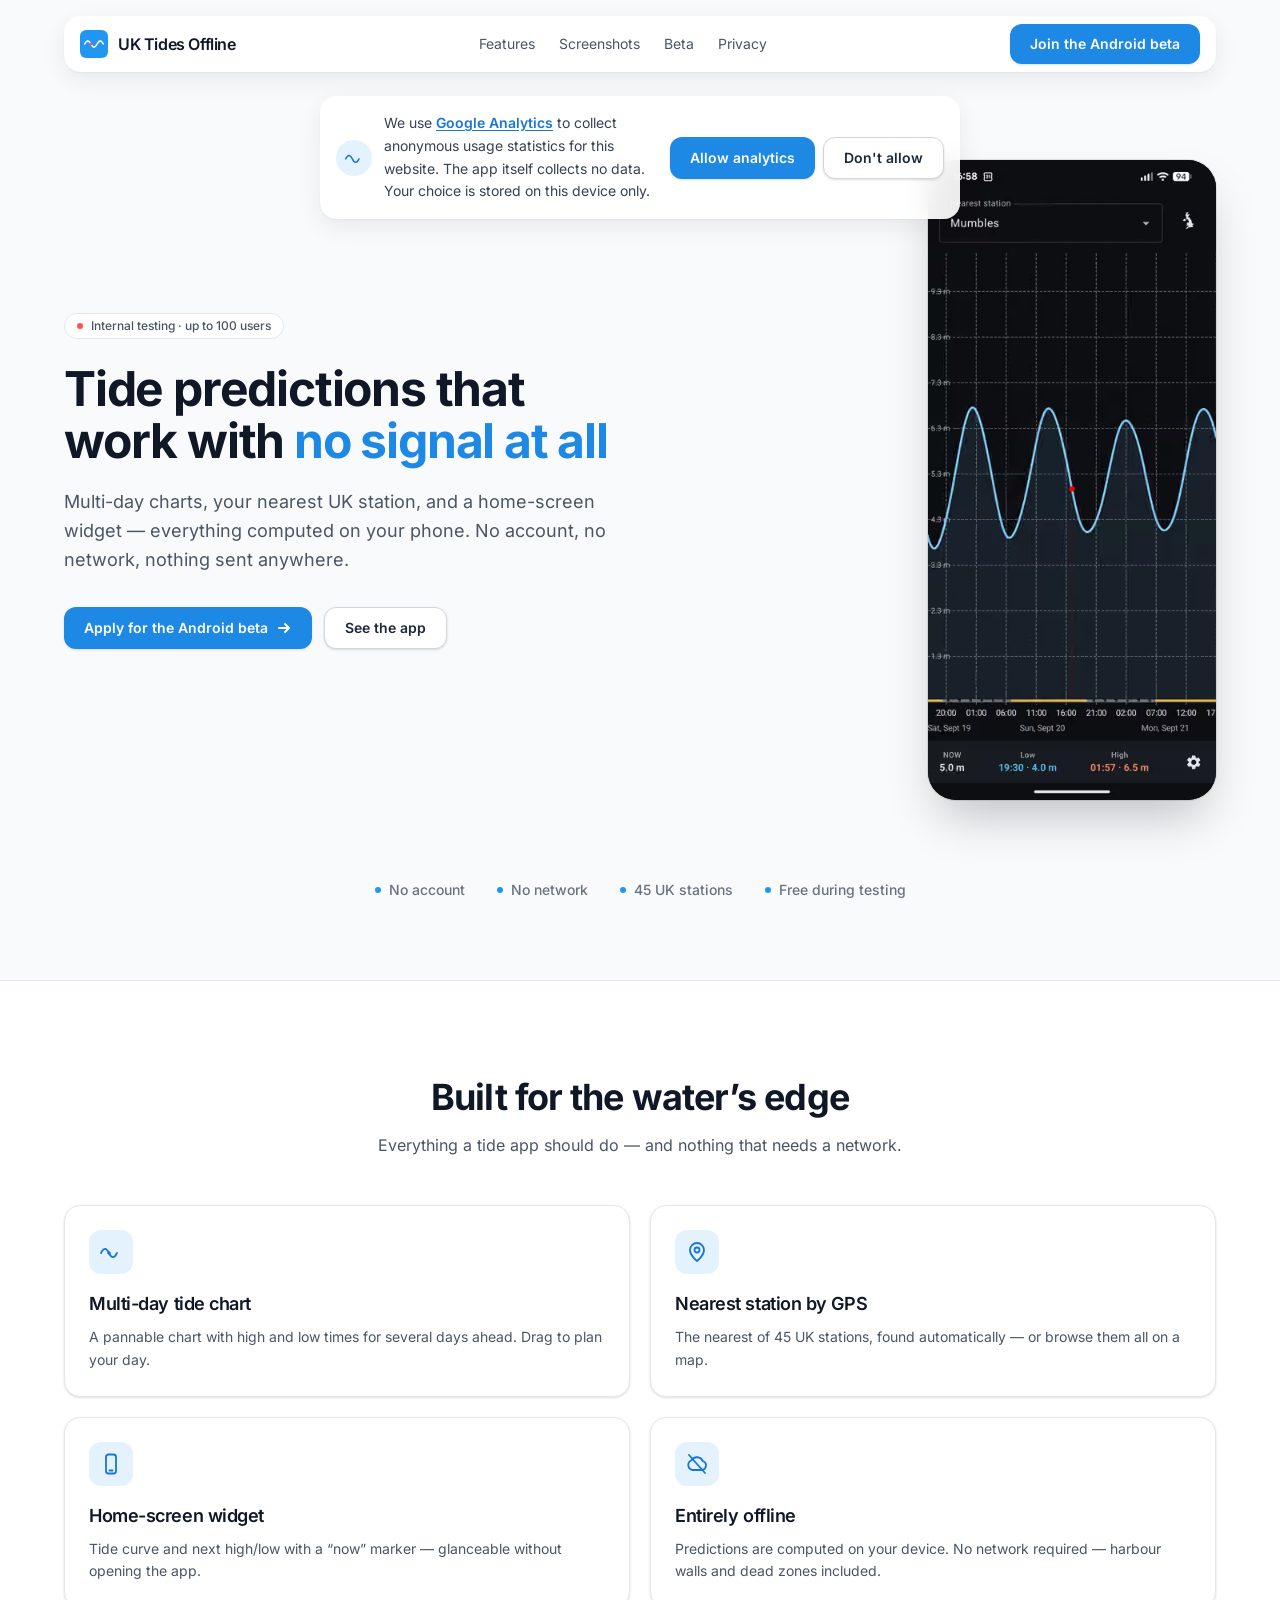
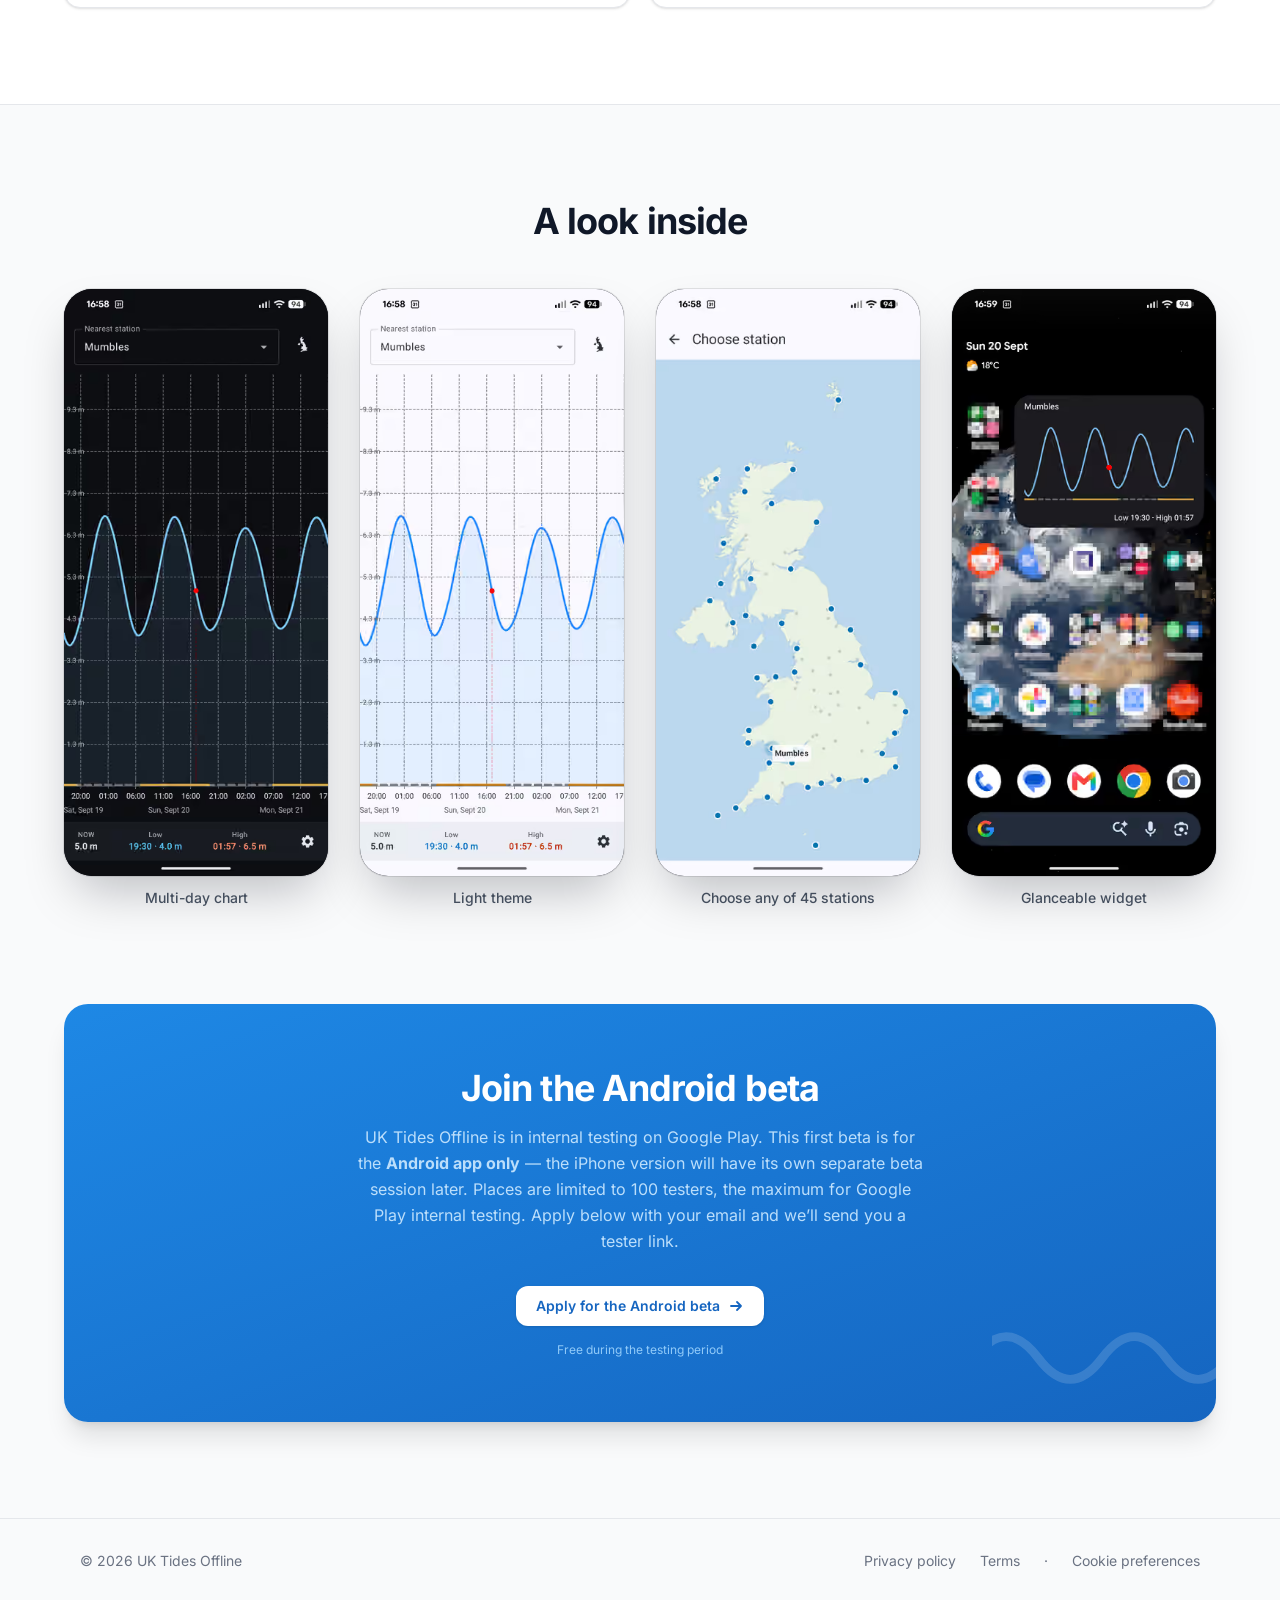
==== commit a74e8a6a: "Beta: make Android-only scope explicit at all CTAs The form only collects email, so state clearly: t" ====
--- a/index.html
+++ b/index.html
@@ -40,7 +40,7 @@
                         <li><a class="transition hover:text-gray-950 dark:hover:text-white" href="privacy">Privacy</a></li>
                     </ul>
                 </nav>
-                <a class="btn btn-primary shrink-0" href="https://forms.gle/kTfjTmrAgcGXGwMX6" target="_blank" rel="noopener">Join the beta</a>
+                <a class="btn btn-primary shrink-0" href="https://forms.gle/kTfjTmrAgcGXGwMX6" target="_blank" rel="noopener">Join the Android beta</a>
             </div>
         </div>
     </header>
@@ -65,7 +65,7 @@
                     </p>
                     <div class="mt-8 flex flex-col sm:flex-row gap-3">
                         <a class="btn btn-primary" href="https://forms.gle/kTfjTmrAgcGXGwMX6" target="_blank" rel="noopener">
-                            Apply for the beta
+                            Apply for the Android beta
                             <svg class="size-4" viewBox="0 0 16 16" fill="none" aria-hidden="true">
                                 <path d="M3 8h10m0 0L9 4m4 4-4 4" stroke="currentColor" stroke-width="1.8" stroke-linecap="round" stroke-linejoin="round"/>
                             </svg>
@@ -216,15 +216,17 @@
                     <svg class="pointer-events-none absolute -bottom-8 -right-8 w-64 opacity-15" viewBox="0 0 144 108" aria-hidden="true">
                         <path d="M-10,54 C2,38 14,38 26,54 C38,70 50,70 62,54 C74,38 86,38 98,54 C110,70 122,70 134,54 C146,38 158,38 170,54" fill="none" stroke="#FFFFFF" stroke-width="5" stroke-linecap="round"/>
                     </svg>
-                    <h2 class="text-3xl md:text-4xl font-bold tracking-tight">Join the internal beta</h2>
+                    <h2 class="text-3xl md:text-4xl font-bold tracking-tight">Join the Android beta</h2>
                     <p class="mx-auto mt-4 max-w-xl leading-relaxed text-tide-100">
-                        UK Tides Offline is in internal testing on Google Play for
-                        Android, with an iPhone version to follow later. Spots are
-                        limited to 100 users &mdash; apply below and we&rsquo;ll send
-                        you a tester link.
+                        UK Tides Offline is in internal testing on Google Play. This
+                        first beta is for the <strong>Android app only</strong> &mdash;
+                        the iPhone version will have its own separate beta session
+                        later. Places are limited to 100 testers, the maximum for
+                        Google Play internal testing. Apply below with your email
+                        and we&rsquo;ll send you a tester link.
                     </p>
                     <a class="btn btn-white mt-8" href="https://forms.gle/kTfjTmrAgcGXGwMX6" target="_blank" rel="noopener">
-                        Apply for the beta
+                        Apply for the Android beta
                         <svg class="size-4" viewBox="0 0 16 16" fill="none" aria-hidden="true">
                             <path d="M3 8h10m0 0L9 4m4 4-4 4" stroke="currentColor" stroke-width="1.8" stroke-linecap="round" stroke-linejoin="round"/>
                         </svg>
